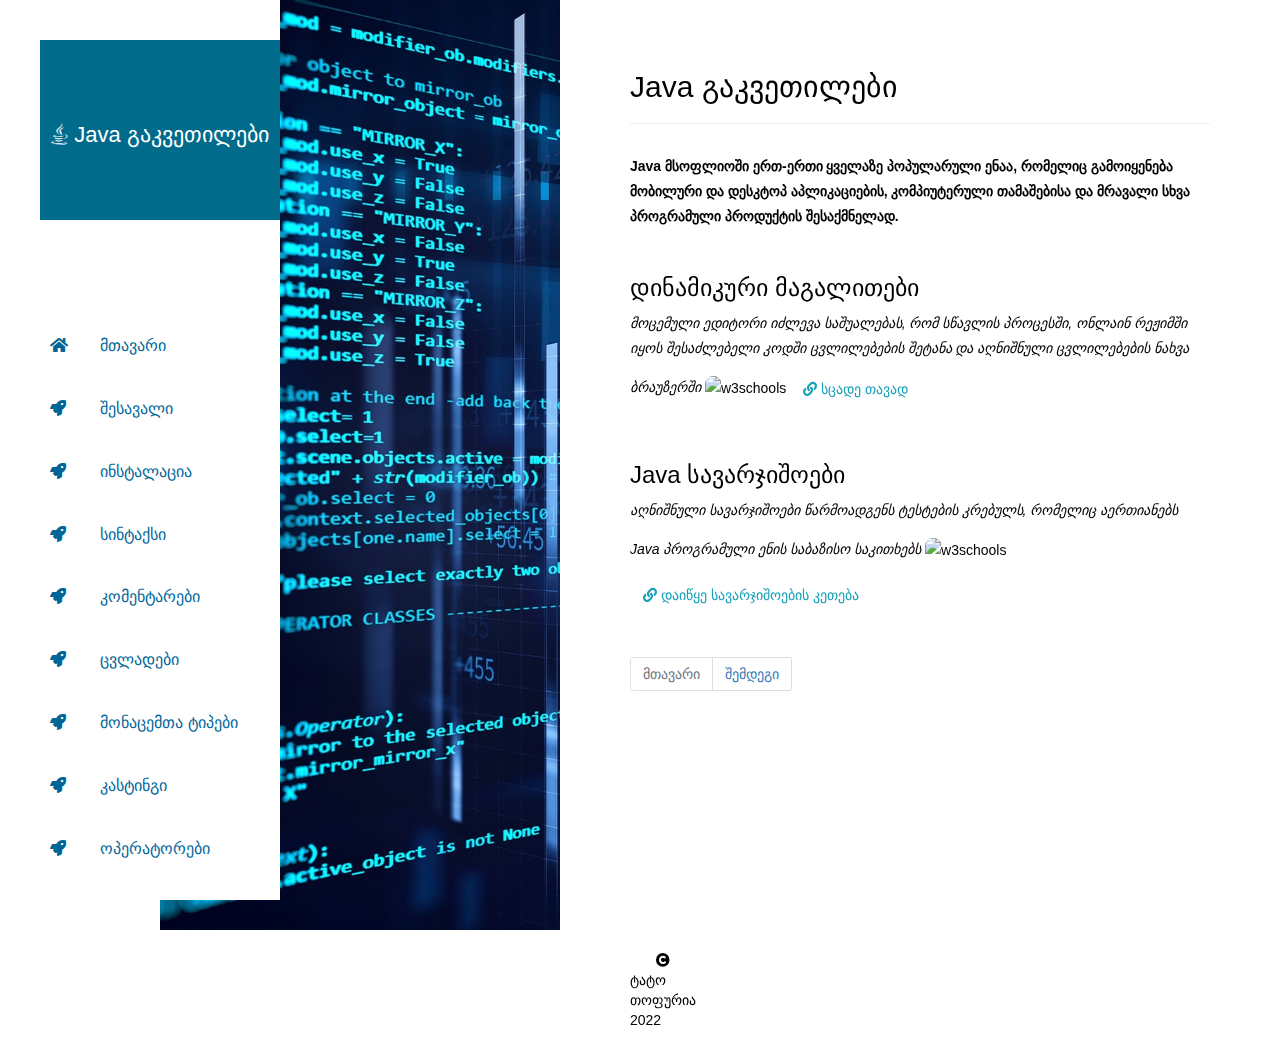
==== index.html @ bdb0c85c "Add files via upload" ====
<!DOCTYPE html>
<html lang="en">
<head>
    <meta charset="UTF-8">
    <meta name="viewport" content="width=device-width, initial-scale=1.0">
    <title>Java გაკვეთილები</title>
    <link href="https://fonts.googleapis.com/css2?family=Kumbh+Sans&display=swap" rel="stylesheet">
    <link rel="stylesheet" href="fontawesome/css/all.min.css">
    <link rel="stylesheet" href="css/magnific-popup.css">
    <link rel="stylesheet" href="css/bootstrap.min.css">
    <link rel="stylesheet" href="slick/slick.min.css">
    <link rel="stylesheet" href="slick/slick-theme.css">
    <link rel="stylesheet" href="css/styles.css">
    <link href="https://maxcdn.bootstrapcdn.com/bootstrap/3.3.5/css/bootstrap.min.css" rel="stylesheet"/>

</head>
<body>
    <div class="container-fluid">
        <div class="row">
            <!-- Leftside bar -->
            <div id="tm-sidebar" class="tm-sidebar">
                <nav class="tm-nav">
                    <button class="navbar-toggler" type="button" aria-label="Toggle navigation">
                        <i class="fas fa-bars"></i>
                    </button>
                    <div>
                        <div class="tm-brand-box">
                            <h1 style="font-size: 2.2rem" class="tm-brand">  <i class="fab fa-java"></i> Java გაკვეთილები</h1>
                        </div>
                        <ul id="tm-main-nav">
                            <li class="nav-item">
                                <a href="index.html" class="nav-link external" target="_parent">
                                    <div class="triangle-right"></div>
                                    <i class="fas fa-home nav-icon"></i>
                                    მთავარი
                                </a>
                            </li>
                            <li class="nav-item">
                                <a href="introduction.html" class="nav-link external" target="_parent">
                                    <div class="triangle-right"></div>
                                    <i class="fa fa-rocket nav-icon"></i>
                                    შესავალი
                                </a>
                            </li>
                            <li class="nav-item">
                                <a href="install.html" class="nav-link external" target="_parent">
                                    <div class="triangle-right"></div>
                                    <i class="fa fa-rocket nav-icon"></i>
                                    ინსტალაცია
                                </a>
                            </li>
                            <li class="nav-item">
                                <a href="syntax.html" class="nav-link external" target="_parent">
                                    <div class="triangle-right"></div>
                                    <i class="fa fa-rocket nav-icon"></i>
                                    სინტაქსი
                                </a>
                            </li>
                            <li class="nav-item">
                                <a href="comments.html" class="nav-link external" target="_parent">
                                    <div class="triangle-right"></div>
                                    <i class="fa fa-rocket nav-icon"></i>
                                    კომენტარები
                                </a>
                            </li>
                            <li class="nav-item">
                                <a href="variables.html" class="nav-link external" target="_parent">
                                    <div class="triangle-right"></div>
                                    <i class="fa fa-rocket nav-icon"></i>
                                    ცვლადები
                                </a>
                            </li>
                            <li class="nav-item">
                                <a href="dataTypes.html" class="nav-link external" target="_parent">
                                    <div class="triangle-right"></div>
                                    <i class="fa fa-rocket nav-icon"></i>
                                    მონაცემთა ტიპები
                                </a>
                            </li>
                            <li class="nav-item">
                                <a href="casting.html" class="nav-link external" target="_parent">
                                    <div class="triangle-right"></div>
                                    <i class="fa fa-rocket nav-icon"></i>
                                    კასტინგი
                                </a>
                            </li>
                            <li class="nav-item">
                                <a href="operators.html" class="nav-link external" target="_parent">
                                    <div class="triangle-right"></div>
                                    <i class="fa fa-rocket nav-icon"></i>
                                    ოპერატორები
                                </a>
                            </li>
                            <li class="nav-item">
                                <a href="string.html" class="nav-link external" target="_parent">
                                    <div class="triangle-right"></div>
                                    <i class="fa fa-rocket nav-icon"></i>
                                    String
                                </a>
                            </li>
                            <li class="nav-item">
                                <a href="math.html" class="nav-link external" target="_parent">
                                    <div class="triangle-right"></div>
                                    <i class="fa fa-rocket nav-icon"></i>
                                    Math კლასი
                                </a>
                            </li>
                            <li class="nav-item">
                                <a href="booleans.html" class="nav-link external" target="_parent">
                                    <div class="triangle-right"></div>
                                    <i class="fa fa-rocket nav-icon"></i>
                                    Booleans
                                </a>
                            </li>
                            <li class="nav-item">
                                <a href="ifElse.html" class="nav-link external" target="_parent">
                                    <div class="triangle-right"></div>
                                    <i class="fa fa-rocket nav-icon"></i>
                                    If...Else
                                </a>
                            </li>
                            <li class="nav-item">
                                <a href="switch.html" class="nav-link external" target="_parent">
                                    <div class="triangle-right"></div>
                                    <i class="fa fa-rocket nav-icon"></i>
                                    Switch
                                </a>
                            </li>
                            <li class="nav-item">
                                <a href="while.html" class="nav-link external" target="_parent">
                                    <div class="triangle-right"></div>
                                    <i class="fa fa-rocket nav-icon"></i>
                                    While
                                </a>
                            </li>
                            <li class="nav-item">
                                <a href="forLoop.html" class="nav-link external" target="_parent">
                                    <div class="triangle-right"></div>
                                    <i class="fa fa-rocket nav-icon"></i>
                                    For Loop
                                </a>
                            </li>
                            <li class="nav-item">
                                <a href="breakContinue.html" class="nav-link external" target="_parent">
                                    <div class="triangle-right"></div>
                                    <i class="fa fa-rocket nav-icon"></i>
                                    Break/Continue
                                </a>
                            </li>
                            <li class="nav-item">
                                <a href="arrays.html" class="nav-link external" target="_parent">
                                    <div class="triangle-right"></div>
                                    <i class="fa fa-rocket nav-icon"></i>
                                    მასივები
                                </a>
                            </li>
                        </ul>
                    </div>
                    <footer class="mb-3 tm-mt-100">
                                    <i class="fa fa-copyright nav-icon" aria-hidden="true"></i> ტატო თოფურია
                    </footer>
                </nav>
            </div>

            <div class="tm-main">
                <!-- Home section -->
                <div class="tm-section-wrap">
                    <div class="tm-parallax" data-parallax="scroll" data-image-src="img/img-01.jpg"></div>
                    <section id="home" class="tm-section">
                        <h2 style="font-size: 3rem" class="tm-text-primary">Java გაკვეთილები</h2>
                        <hr class="mb-5">
                        <div style="margin-right: 0px; margin-left: 0px; margin-bottom: 1.5rem" class="row">
                            <div class="tm-text-container">
                                <p>
                                    <b>Java მსოფლიოში ერთ-ერთი ყველაზე პოპულარული ენაა, რომელიც გამოიყენება მობილური და დესკტოპ აპლიკაციების, კომპიუტერული თამაშებისა და მრავალი სხვა პროგრამული პროდუქტის შესაქმნელად.</b>
                                </p>
                            </div>

                        </div>

                        <div style="margin-right: 0px; margin-left: 0px; margin-bottom: 1.5rem" class="row">
                            <div class="tm-text-container">
                                <h3>დინამიკური მაგალითები</h3>
                                <p>
                                    <i>მოცემული ედიტორი იძლევა საშუალებას, რომ სწავლის პროცესში, ონლაინ რეჟიმში იყოს შესაძლებელი კოდში ცვლილებების შეტანა და აღნიშნული ცვლილებების ნახვა ბრაუზერში</i>
                                    <img class="w3Images" src="img/w3/w3_01.jpg" alt="w3schools">
                                    <a href="https://www.w3schools.com/java/tryjava.asp?filename=demo_helloworld" target="_blank">
                                        <button type="button" class="btn btn-outline-info">
                                            <i class="fa fa-link" aria-hidden="true"></i>
                                            სცადე თავად
                                        </button>
                                    </a>
                                </p>
                            </div>
                        </div>

                        <div style="margin-right: 0px; margin-left: 0px; margin-bottom: 1.5rem" class="row">
                            <div class="tm-text-container">
                                <h3>Java სავარჯიშოები</h3>
                                <p>
                                    <i>აღნიშნული სავარჯიშოები წარმოადგენს ტესტების კრებულს, რომელიც აერთიანებს Java პროგრამული ენის საბაზისო საკითხებს</i>
                                    <img class="w3Images" src="img/w3/w3_02.jpg" alt="w3schools">
                                    <a href="https://www.w3schools.com/java/exercise.asp?filename=exercise_syntax1">
                                        <button type="button" class="btn btn-outline-info">
                                            <i class="fa fa-link" aria-hidden="true"></i>
                                            დაიწყე სავარჯიშოების კეთება
                                        </button>
                                    </a>
                                </p>
                            </div>
                        </div>

                        <!--navigation button-->
                        <nav aria-label="Page navigation example">
                            <ul class="pagination justify-content-center">
                                <li class="page-item disabled">
                                    <a class="page-link" href="index.html" tabindex="-1">მთავარი</a>
                                </li>
                                <li class="page-item">
                                    <a class="page-link" href="introduction.html">შემდეგი</a>
                                </li>
                            </ul>
                        </nav>
                    </section>
                <!-- Copyright -->
                <div class="tm-section-wrap tm-copyright row">
                    <div class="col-6">
                        <div class="text-right">
                            <i class="fa fa-copyright nav-icon" aria-hidden="true"></i> ტატო თოფურია 2022
                        </div>
                    </div>
                </div>
            </div>
        </div>
    </div>
    <script src="js/jquery-3.4.1.min.js"></script>
    <script src="js/jquery.singlePageNav.min.js"></script>
    <script src="js/parallax/parallax.min.js"></script>
    <script src="js/imagesloaded.pkgd.min.js"></script>
    <script src="js/isotope.pkgd.min.js"></script>
    <script src="js/jquery.magnific-popup.min.js"></script>
    <script src="slick/slick.min.js"></script>
    <script src="js/script.js"></script>
    </div>
</body>
</html>
---- css/styles.css ----
* {
  box-sizing: border-box;
}

/* Position the image container (needed to position the left and right arrows) */
.container {
  position: relative;
}

/* Hide the images by default */
.mySlides {
  display: none;
}

/* Add a pointer when hovering over the thumbnail images */
.cursor {
  cursor: pointer;
}

/* Next & previous buttons */
.prev,
.next {
  cursor: pointer;
  position: absolute;
  top: 40%;
  width: auto;
  padding: 16px;
  margin-top: -50px;
  color: white;
  font-weight: bold;
  font-size: 20px;
  border-radius: 0 3px 3px 0;
  user-select: none;
  -webkit-user-select: none;
}

/* Position the "next button" to the right */
.next {
  right: 0;
  border-radius: 3px 0 0 3px;
}

/* On hover, add a black background color with a little bit see-through */
.prev:hover,
.next:hover {
  background-color: rgba(0, 0, 0, 0.8);
}

/* Number text (1/3 etc) */
.numbertext {
  color: #f2f2f2;
  font-size: 12px;
  padding: 8px 12px;
  position: absolute;
  top: 0;
}

/* Container for image text */
.caption-container {
  text-align: center;
  background-color: #222;
  padding: 2px 16px;
  color: white;
}

.row:after {
  content: "";
  display: table;
  clear: both;
}

/* Six columns side by side */
.column {
  float: left;
  width: 16.66%;
}

/* Add a transparency effect for thumnbail images */
.demo {
  opacity: 0.6;
}

.active,
.demo:hover {
  opacity: 1;
}

html, body { overflow-x: hidden; }
body { font-family: 'Kumbh Sans', sans-serif; font-size: 18px}
div, a, p { color: #000; }
p, address { line-height: 1.8; }
a {	transition: all 0.3s ease; }
a:hover {
	color: #006699;
	text-decoration: none;
}

.container-fluid { margin-left: 0; }

.tm-hr-short {
	border-top: 1px solid #006699;
	width: 238px;
	margin-left: auto;
	margin-right: auto;
}

/* Layout */

.tm-main { width: 100%; }

.tm-row-home { 
	padding-left: 15px;
	padding-right: 15px;
}

.tm-mt-100 { margin-top: 100px; }

.tm-sidebar {
	background-color: #fff;
	position: fixed;
	top: 0;
	bottom: 0;
	left: 0;
	z-index: 1000;
	padding-left: 40px;
	padding-top: 40px;
	width: 280px;
}

.tm-section-wrap {
	width: calc(100% - 750px);
	margin-left: 750px;
	margin-right: 0;
	position: relative;
}

.tm-section { padding: 50px 70px 50px 0; }

#gallery,
#about,
#contact {
	padding-bottom: 150px;
}

.w3Images{
    border-radius: 8px;
    border-style: inset;
    border-weight: 6px;
}
#congratulations{
    color: green;
}

.tm-parallax {
	width: 400px;	
	min-height: 100%;
	height: auto;
	background: transparent;
	position: absolute;
    width: 400px;
    left: -470px;
    top: 0;
}

/* Hide scrollbar */
.tm-sidebar {
	overflow-y: scroll;
	scrollbar-width: none; /* Firefox */
	-ms-overflow-style: none; /* IE 10+ */
}
.tm-sidebar::-webkit-scrollbar {
	/* WebKit */
	width: 0;
	height: 0;
}

.tm-sidebar-sticky {
	display: flex;
	flex-direction: column;
	align-items: center;
	justify-content: center;
}

.tm-nav {
	display: flex;
    flex-direction: column;
    justify-content: space-between;
    height: 100%;
}

.navbar-toggler { display: none; }

.tm-brand-box {
	width: 240px;
    height: 180px;
    background: #006b8a;
    color: white;
    display: flex;
    align-items: center;
	justify-content: center;
	margin-bottom: 100px;
}

#tm-main-nav {
	padding: 0;
	margin: 0;
}

.nav-item {
	list-style: none;
	margin-top: 10px;
	margin-bottom: 10px;
}

.nav-link {
	position: relative;
	color: #006699;
	font-size: 1.6rem;
	padding-top: 15px;
	padding-bottom: 15px;
}

.triangle-right {
	position: absolute;
	top: 9px;
	left: -40px;
	width: 0;
	height: 0;
	border-top: 21px solid transparent;
	border-left: 20px solid #006699;
	border-bottom: 21px solid transparent;
	opacity: 0;
	transition: all 0.3s ease;
}

.nav-item:hover .nav-link,
.nav-link.current {
	background-color: #F2F2F2;
	color: #006699;
	padding-left: 30px;
}

.nav-item:hover > .nav-link > .triangle-right,
.nav-link.current > .triangle-right {
	opacity: 1;
}

.nav-icon {
	width: 40px;
	margin-right: 6px;
}

/* Home section */
#home { min-height: 100vh; }
.tm-col-home-l { width: calc(100% - 300px); }

.tm-img-home-container {
	width: 250px;
	height: 500px;
	background: url(../img/img-home-01.jpg) no-repeat center;
	background-size: cover;
	margin-right: 0;
	margin-left: auto;
}

@media (max-width: 1600px) {
	.tm-col-home-l { width: calc(100% - 250px); }

	.tm-img-home-container {
		width: 200px;
		height: 400px;
	}
}

.tm-icon-container {
	border: 1px solid #CCC;
    width: 122px;
    height: 122px;
    display: flex;
    align-items: center;
    justify-content: center;
}

.tm-text-container { max-width: 97%; }

.tm-post-icon {
	width: 100px;
	height: 100px;
	margin-right: 20px;
}

.tm-post-link:hover {
	color: #068ccf;
}

.w3Images {
    width: 100%;
    margin: 1.5rem 0;
}

/* Gallery section */
.tm-gallery {
	position: relative;
	margin: 0 -10px;
	list-style: none;
	text-align: center;
	overflow: hidden;
}

.tm-gallery-links {
	padding-left: 0;
    display: flex;
	flex-wrap: wrap;
	margin-left: -15px;
	margin-bottom: 0;
}

.tm-gallery-links li {
	list-style: none;
	margin-bottom: 30px;
	margin-right: 55px;
}

.tm-gallery-link {
	padding: 15px;
	color: #006699;	
}

.tm-gallery-link.active { color: #666666; }
.tm-gallery-link-icon { width: 25px; }

.tm-paging {
	margin-top: 35px;
	overflow: auto;
    display: flex;
    justify-content: flex-end;
}

.tm-paging-link {
    display: flex;
    float: left;
    width: 40px;
    height: 40px;
    align-items: center;
    justify-content: center;
    background: white;
    color: #999;
    margin-right: 15px;
    margin-bottom: 15px;
}

a.tm-paging-link.active,
a.tm-paging-link:hover {
    background: #006699;
    color: white;
}

@media (max-width: 1972px) { .tm-paging { max-width: 870px; } }
@media (max-width: 1660px) { .tm-paging { max-width: 580px; } }
@media (max-width: 1258px) { .tm-paging { max-width: 290px; } }
@media (max-width: 991px) { .tm-paging { max-width: 580px; } }
@media (max-width: 898px) { .tm-paging { max-width: 290px; } }
@media (max-width: 700px) { .tm-paging { max-width: 580px; } }

@media (max-width: 618px) {
	.tm-paging {
		max-width: 290px;
		flex-wrap: wrap;
	}

	.tm-paging-link { margin-right: 5px; }
}

.tm-gallery figure {
	position: relative;
	z-index: 50;
	float: left;
	overflow: hidden;
	margin: 1%;
	min-width: 270px;
	max-width: 270px;
	max-height: 180px;
	width: 48%;
	background: #3085a3;
	text-align: center;
	cursor: pointer;
}

.tm-gallery figure img {
	position: relative;
	display: block;
	min-height: 100%;
	max-width: 100%;
	opacity: 0.8;
}

.tm-gallery figure figcaption {
	padding: 1em;
	color: #fff;
	text-transform: uppercase;
	font-size: 1em;
	-webkit-backface-visibility: hidden;
	backface-visibility: hidden;
}

.tm-gallery figure figcaption::before,
.tm-gallery figure figcaption::after {
	pointer-events: none;
}

.tm-gallery figure figcaption,
.tm-gallery figure figcaption > a {
	position: absolute;
	top: 0;
	left: 0;
	width: 100%;
	height: 100%;
}

/* Anchor will cover the whole item by default */
/* For some effects it will show as a button */
.tm-gallery figure figcaption > a {
	z-index: 1000;
	text-indent: 200%;
	white-space: nowrap;
	font-size: 0;
	opacity: 0;
}

.tm-gallery figure h2 {
	word-spacing: -0.15em;
	font-weight: 300;
}

.tm-gallery figure h2 span { font-weight: 800; }

.tm-gallery figure h2,
.tm-gallery figure p {
	margin: 0;
}

.tm-gallery figure p {
	letter-spacing: 1px;
	font-size: 68.5%;
}

/*---------------*/
/***** Honey *****/
/*---------------*/

figure.effect-honey { background: #4a3753; }

figure.effect-honey img {
	opacity: 0.9;
	-webkit-transition: opacity 0.35s;
	transition: opacity 0.35s;
}

figure.effect-honey:hover img { opacity: 0.5; }

figure.effect-honey figcaption::before {
	position: absolute;
	bottom: 0;
	left: 0;
	width: 100%;
	height: 10px;
	background: #006699;
	content: '';
	-webkit-transform: translate3d(0,10px,0);
	transform: translate3d(0,10px,0);
}

figure.effect-honey h2 {
	position: absolute;
	bottom: 0;
    left: 0;
    font-size: 1.6rem;
	padding: 1em;
	width: 100%;
	text-align: left;
	-webkit-transform: translate3d(0,-30px,0);
	transform: translate3d(0,-30px,0);
}

figure.effect-honey h2 i {
	font-style: normal;
	opacity: 0;
	-webkit-transition: opacity 0.35s, -webkit-transform 0.35s;
	transition: opacity 0.35s, transform 0.35s;
	-webkit-transform: translate3d(0,-30px,0);
	transform: translate3d(0,-30px,0);
}

figure.effect-honey ul li a {
	opacity: 0;
	-webkit-transition: opacity 0.35s, -webkit-transform 0.35s;
	transition: opacity 0.35s, transform 0.35s;
	-webkit-transform: translate3d(0,-30px,0);
	transform: translate3d(0,-30px,0);
}

figure.effect-honey figcaption::before,
figure.effect-honey h2 {
	-webkit-transition: -webkit-transform 0.35s;
	transition: transform 0.35s;
}

figure.effect-honey:hover figcaption::before,
figure.effect-honey:hover h2,
figure.effect-honey:hover h2 i,
figure.effect-honey:hover ul li a {
	opacity: 1;
	-webkit-transform: translate3d(0,0,0);
	transform: translate3d(0,0,0);
}

/* About */

.tm-row-about {
	padding-left: 15px;
	padding-right: 15px;
}

.tm-col-about-l { width: calc(100% - 500px); }

.tm-col-about-r {
	width: 400px;
	margin-right: 0;
	margin-left: auto;
}

@media (max-width: 1660px) {
	.tm-col-about { width: 50%; }
	.tm-col-about-l { padding-right: 30px; }
}

@media (max-width: 1200px) {
	.tm-col-about { width: 100%; }
	.tm-col-about-l { padding-right: 0; }
}

.tm-social {
	padding-left: 0;
	margin-bottom: 0;
	display: flex;
	flex-wrap: wrap;
}

.tm-social li { list-style: none; }

.tm-social li a {
	font-size: 1.4rem;
	padding: 10px;
	color: white;
}

.fab { transition: all 0.3s ease; }
.tm-social-link:hover .fa-instagram { color: #8134AF; }
.tm-social-link:hover .fa-facebook { color: #3b5998; }
.tm-social-link:hover .fa-twitter { color:  #00acee; }
.tm-social-link:hover .fa-youtube { color: #c4302b; }

.slick-dots {
	position: static;
    margin-top: 50px;
}

.slick-dots li {
	width: 24px;
	margin-bottom: 10px;
}

.slick-dots li button { width: 24px; }

.slick-dots li button:before {
    font-family: "Font Awesome 5 Free";
    font-size: 24px;
    font-weight: 900;
    content: "\f04d";
    color: #eee;
    opacity: 1;
	width: 24px;
	height: 24px;
    transition: all 0.3s ease;
}

.slick-dots li button:hover:before, 
.slick-dots li button:focus:before,
.slick-dots li.slick-active button:before {
    color: #006699;
}

.tm-carousel {
	width: 100%;
	max-width: 1800px;
	margin-left: -15px;
	margin-right: -15px;
}

.tm-carousel-item {
	padding-left: 15px;
	padding-right: 15px;
	max-width: 300px;
}

.tm-carousel figure {
	position: relative;
	float: left;
	overflow: hidden;	
	background: #3085a3;
	text-align: center;
	cursor: pointer;
	max-width: 270px;
}

.tm-carousel figure img {
	position: relative;
	display: block;
	min-height: 100%;
	max-width: 100%;
	opacity: 0.8;
}

.tm-carousel figure figcaption {
	display: flex;
	align-items: center;
	justify-content: center;
	color: #fff;
	text-transform: uppercase;
	font-size: 1.25em;
	-webkit-backface-visibility: hidden;
	backface-visibility: hidden;
}
  
.tm-carousel figure figcaption::before,
.tm-carousel figure figcaption::after {
	pointer-events: none;
}
  
.tm-carousel figure figcaption,
.tm-carousel figure figcaption > a {
	position: absolute;
	top: 0;
	left: 0;
	box-sizing: border-box;
	width: 100%;
	height: 100%;
}
  
/* Anchor will cover the whole item by default */
/* For some effects it will show as a button */
.tm-carousel figure figcaption > a {
	z-index: 1000;
	text-indent: 200%;
	white-space: nowrap;
	font-size: 0;
	opacity: 0;
}

.tm-about-title { font-size: 24px; }
.tm-about-subtitle { font-size: 20px; }

/* Contact */

.tm-contact-col-l { padding-right: 25px; }

.form-control {
	padding: 15px 20px 10px;
	width: 100%;
	height: auto;
}

.form-group { margin-bottom: 25px; }
select.form-control { border-radius: 0; }
select.form-control option { height: 30px; }

select:not([multiple]) {
    -webkit-appearance: none;
    -moz-appearance: none;
    background-position: right 15px center;
    background-repeat: no-repeat;
    background-image: url(../img/select-arrow.png);
    padding: 14px 20px;
    padding-right: 20px;
    color: #666;
}

.mapouter{
    position:relative;
    height:360px;
    width:100%;
}

.gmap_canvas {
    overflow:hidden;
    background:none!important;
    height:360px;
    width:100%;
}

.tm-contact-links {
	padding-left: 0;
	margin: 0;
}

.tm-contact-links li { list-style: none; }

.tm-contact-social {
	padding: 0;
	margin: 0;
	display: flex;
}

.tm-contact-social li {
	list-style: none;
	margin-right: 5px;
}

.tm-contact-social li a {
	width: 40px;
	height: 40px;
	display: block;
}

.tm-copyright { padding: 50px 70px 20px 0; }

@media (max-width: 1400px) {
	.tm-section-wrap {
		width: calc(100% - 630px);
		margin-left: 630px;
	}
}

@media (max-width: 1200px) {
	.tm-col-home {
		flex: 0 0 100%;
		max-width: 100%;
		padding-right: 15px;
	}

	.tm-img-home-container {
		width: 100%;
		height: 0;
		padding-top: 133.28%;
		background-image: url('../img/img-home-01-big.jpg');
		background-size: contain;		
	}
}

/* Hide the leftside bar */
@media (max-width: 991px) {
	.tm-sidebar {
		left: -280px;
		transition: all 0.3s ease;
	}

	.navbar-toggler {
		display: block;
		position: fixed;
		left: 0;
		top: 0;
		background-color: rgb(0 102 153 / 0.80);
		color: white;
		padding: 10px 15px;
		transition: all 0.3s ease;
		border-radius: 0;
		border-top-right-radius: 5px;
		border-bottom-right-radius: 5px;
		top: 40px;
		z-index: 10000;
	}

	.navbar-toggler:focus { outline: none; }
	.tm-sidebar.show { left: 0; }
	.tm-sidebar.show .navbar-toggler { left: 280px; }

	.tm-parallax {
		width: 280px;
    	left: -280px;
	}

	.tm-section-wrap {
		width: calc(100% - 280px);
		margin-left: 280px;		
	}

	.tm-section {
		padding-left: 30px;
		padding-right: 30px;
	}

	.tm-text-container { max-width: 100%; }	
}

@media (max-width: 700px) {
	.tm-parallax {
		position: static;
		height: 360px;
		width: 100%;
	}

	.tm-section-wrap {
		width: 100%;
		margin-left: 0;
	}
}
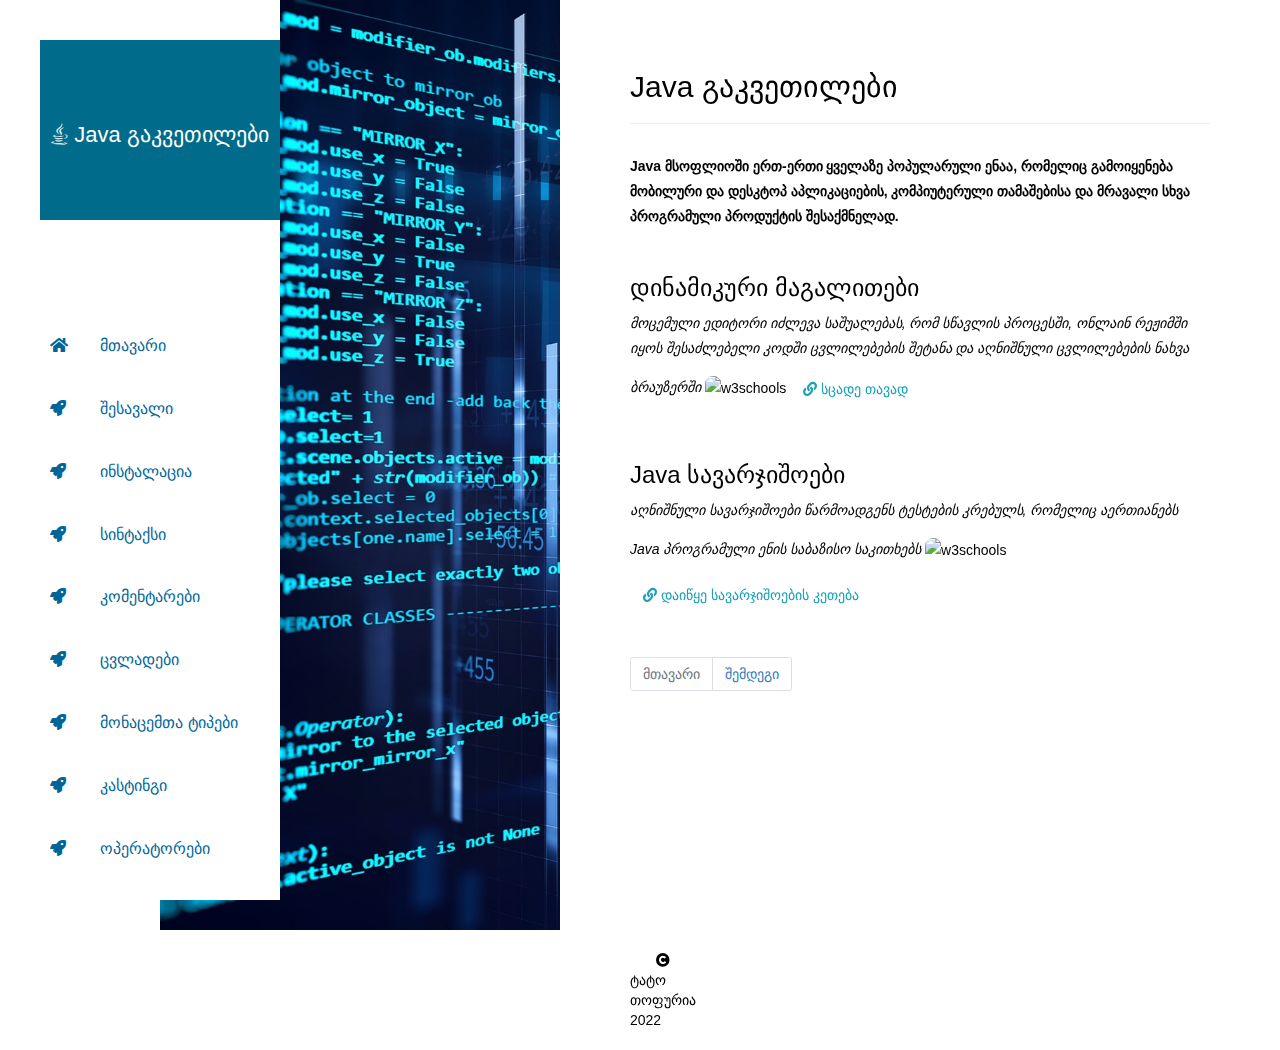
==== commit f65ba8ad: "Update index.html" ====
--- a/index.html
+++ b/index.html
@@ -183,7 +183,7 @@
                                 <h3>დინამიკური მაგალითები</h3>
                                 <p>
                                     <i>მოცემული ედიტორი იძლევა საშუალებას, რომ სწავლის პროცესში, ონლაინ რეჟიმში იყოს შესაძლებელი კოდში ცვლილებების შეტანა და აღნიშნული ცვლილებების ნახვა ბრაუზერში</i>
-                                    <img class="w3Images" src="img/w3/w3_01.jpg" alt="w3schools">
+                                    <img class="w3Images" src="img/w3/w3-01.jpg" alt="w3schools">
                                     <a href="https://www.w3schools.com/java/tryjava.asp?filename=demo_helloworld" target="_blank">
                                         <button type="button" class="btn btn-outline-info">
                                             <i class="fa fa-link" aria-hidden="true"></i>
@@ -243,4 +243,4 @@
     <script src="js/script.js"></script>
     </div>
 </body>
-</html>+</html>
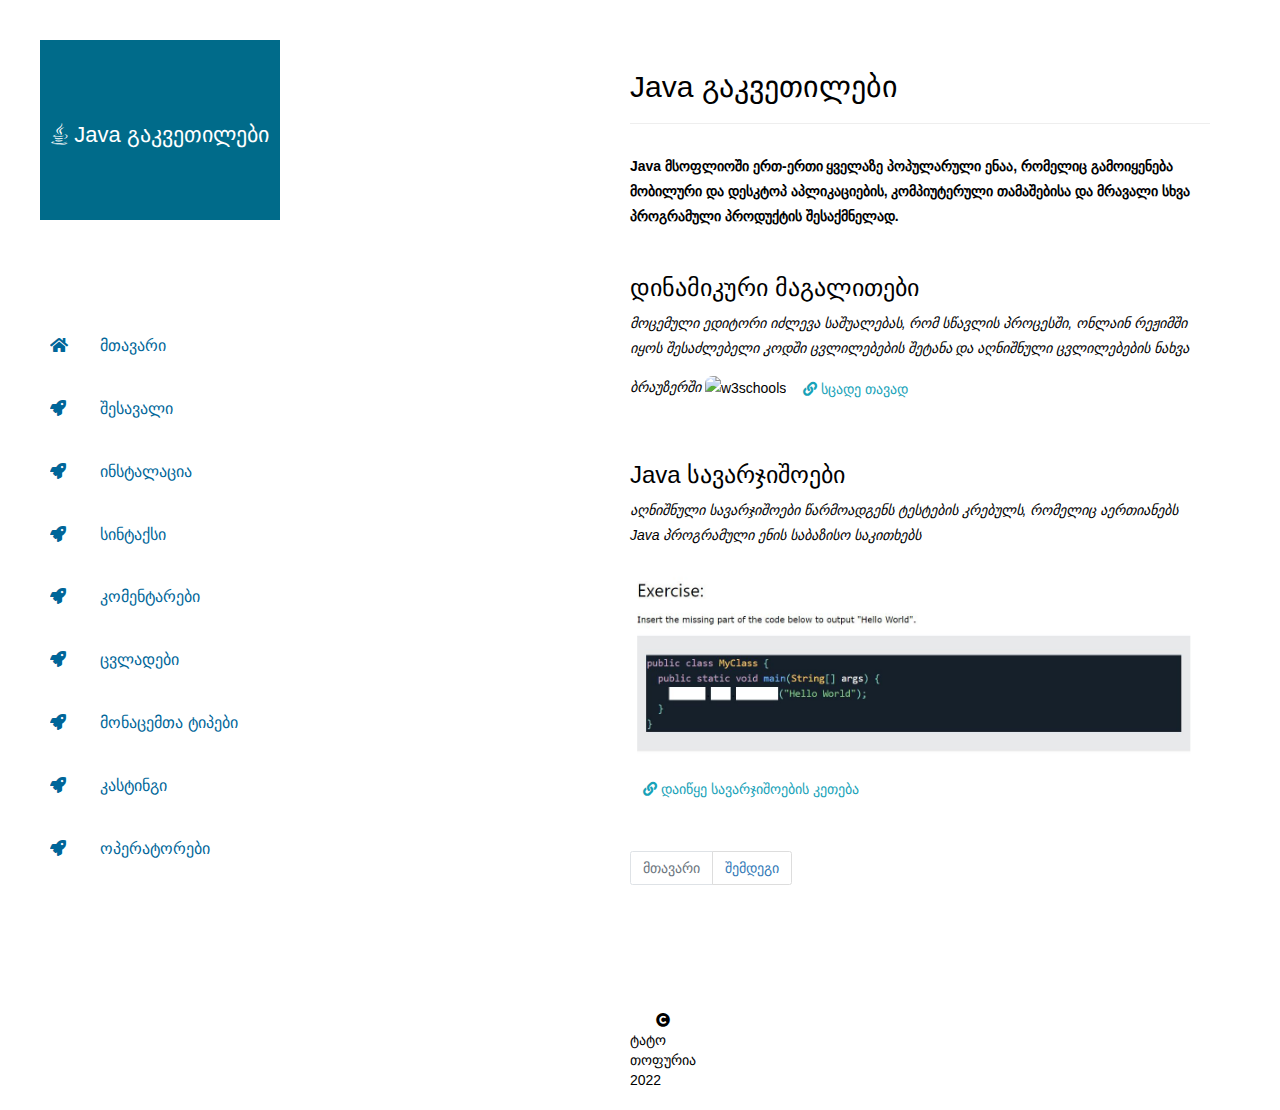
==== commit eaa7582f: "Update index.html" ====
--- a/index.html
+++ b/index.html
@@ -165,7 +165,7 @@
             <div class="tm-main">
                 <!-- Home section -->
                 <div class="tm-section-wrap">
-                    <div class="tm-parallax" data-parallax="scroll" data-image-src="img/img-01.jpg"></div>
+                    <div class="tm-parallax" data-parallax="scroll" data-image-src="img/img_01.jpg"></div>
                     <section id="home" class="tm-section">
                         <h2 style="font-size: 3rem" class="tm-text-primary">Java გაკვეთილები</h2>
                         <hr class="mb-5">
@@ -183,7 +183,7 @@
                                 <h3>დინამიკური მაგალითები</h3>
                                 <p>
                                     <i>მოცემული ედიტორი იძლევა საშუალებას, რომ სწავლის პროცესში, ონლაინ რეჟიმში იყოს შესაძლებელი კოდში ცვლილებების შეტანა და აღნიშნული ცვლილებების ნახვა ბრაუზერში</i>
-                                    <img class="w3Images" src="img/w3/w3-01.jpg" alt="w3schools">
+                                    <img class="w3Images" src="img/w3/w3-01.JPG" alt="w3schools">
                                     <a href="https://www.w3schools.com/java/tryjava.asp?filename=demo_helloworld" target="_blank">
                                         <button type="button" class="btn btn-outline-info">
                                             <i class="fa fa-link" aria-hidden="true"></i>
@@ -199,7 +199,7 @@
                                 <h3>Java სავარჯიშოები</h3>
                                 <p>
                                     <i>აღნიშნული სავარჯიშოები წარმოადგენს ტესტების კრებულს, რომელიც აერთიანებს Java პროგრამული ენის საბაზისო საკითხებს</i>
-                                    <img class="w3Images" src="img/w3/w3_02.jpg" alt="w3schools">
+                                    <img class="w3Images" src="img/w3/w3_02.JPG" alt="w3schools">
                                     <a href="https://www.w3schools.com/java/exercise.asp?filename=exercise_syntax1">
                                         <button type="button" class="btn btn-outline-info">
                                             <i class="fa fa-link" aria-hidden="true"></i>
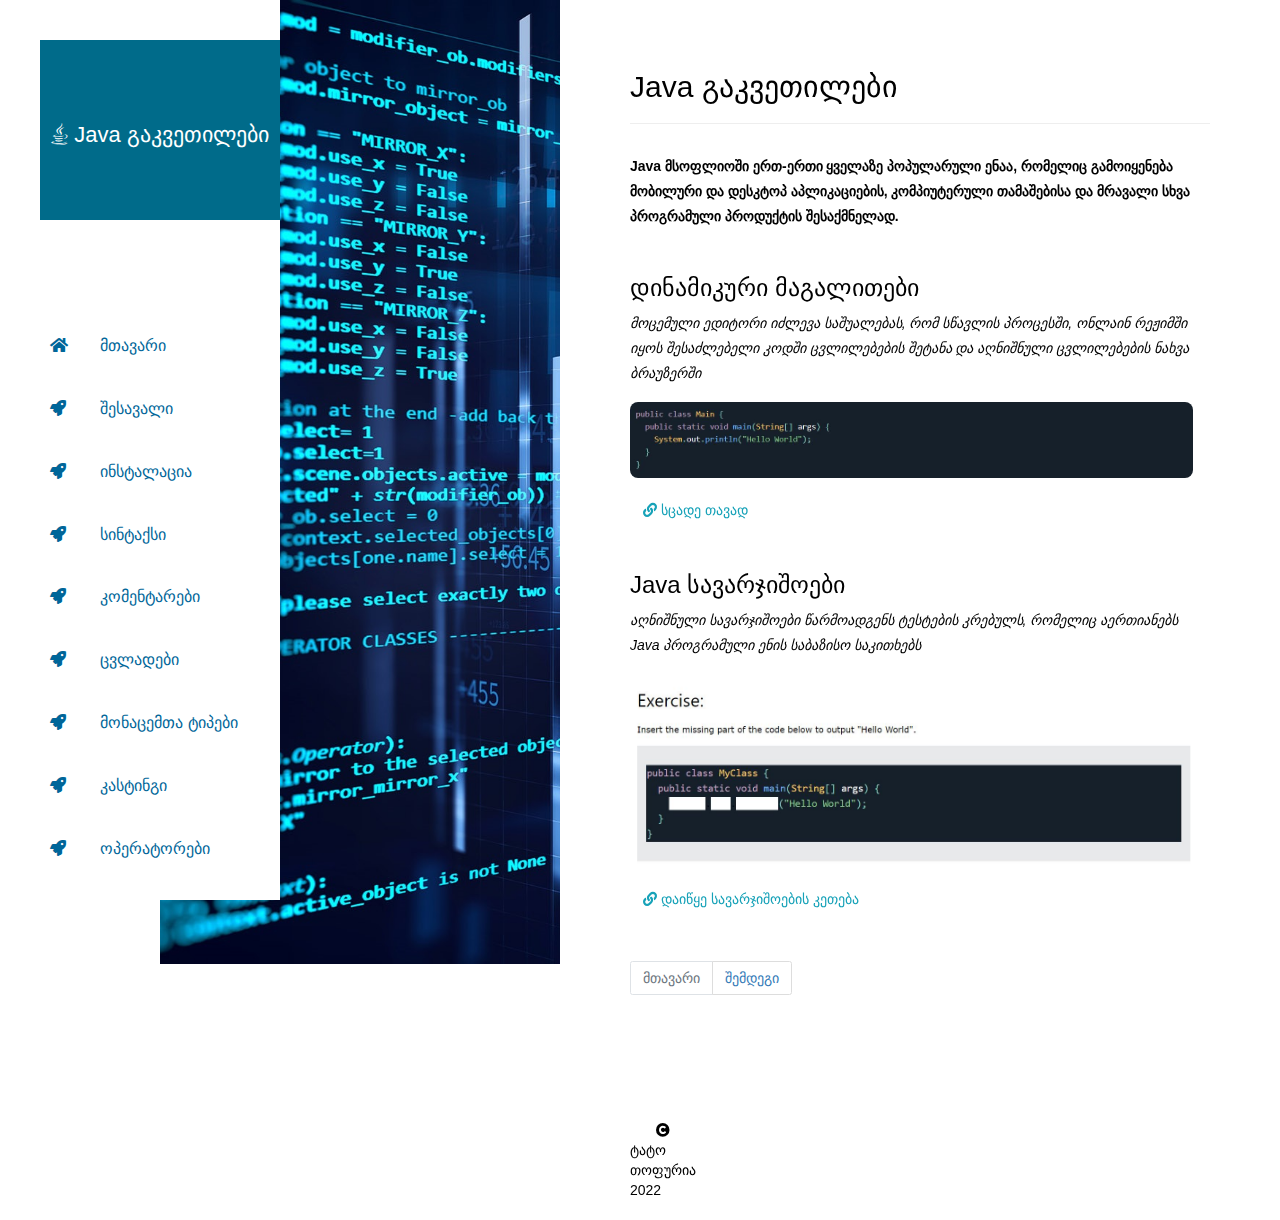
==== commit c6270e9b: "Update index.html" ====
--- a/index.html
+++ b/index.html
@@ -165,7 +165,7 @@
             <div class="tm-main">
                 <!-- Home section -->
                 <div class="tm-section-wrap">
-                    <div class="tm-parallax" data-parallax="scroll" data-image-src="img/img_01.jpg"></div>
+                    <div class="tm-parallax" data-parallax="scroll" data-image-src="img/img-01.jpg"></div>
                     <section id="home" class="tm-section">
                         <h2 style="font-size: 3rem" class="tm-text-primary">Java გაკვეთილები</h2>
                         <hr class="mb-5">
@@ -183,7 +183,7 @@
                                 <h3>დინამიკური მაგალითები</h3>
                                 <p>
                                     <i>მოცემული ედიტორი იძლევა საშუალებას, რომ სწავლის პროცესში, ონლაინ რეჟიმში იყოს შესაძლებელი კოდში ცვლილებების შეტანა და აღნიშნული ცვლილებების ნახვა ბრაუზერში</i>
-                                    <img class="w3Images" src="img/w3/w3-01.JPG" alt="w3schools">
+                                    <img class="w3Images" src="img/w3/w3_01.JPG" alt="w3schools">
                                     <a href="https://www.w3schools.com/java/tryjava.asp?filename=demo_helloworld" target="_blank">
                                         <button type="button" class="btn btn-outline-info">
                                             <i class="fa fa-link" aria-hidden="true"></i>
